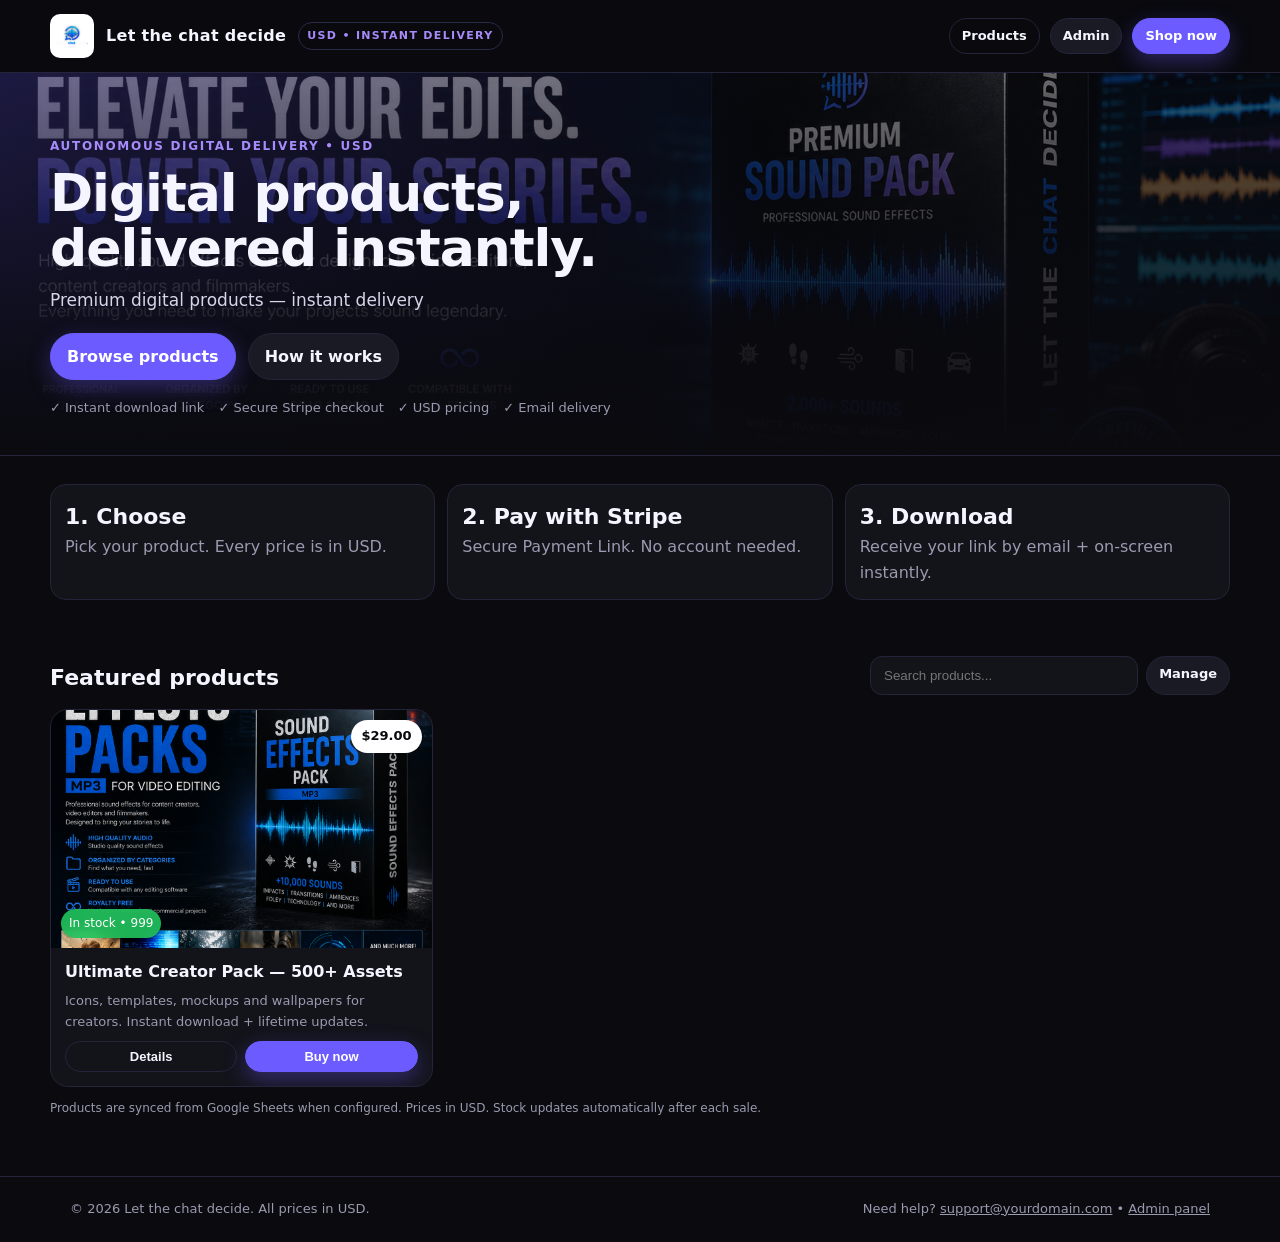
==== index.html @ 86102afd "Add files via upload" ====
<!doctype html>
<html lang="en">
<head>
<meta charset="utf-8"><meta name="viewport" content="width=device-width,initial-scale=1">
<title>Let the chat decide — Premium Digital Products</title>
<meta name="description" content="Premium digital products with instant delivery. Pay in USD, get your download link automatically.">
<link rel="icon" href="./logo.png">
<link rel="stylesheet" href="./css/style.css">
</head>
<body>
<header>
  <div class="container nav">
    <a class="brand" href="./"><img src="./logo.png" alt="Let the chat decide logo"><span id="storeName">Let the chat decide</span> <span class="badge">USD • Instant delivery</span></a>
    <nav class="navlinks">
      <a href="#products" class="btn btn-ghost btn-sm">Products</a>
      <a href="./admin.html" class="btn btn-sm">Admin</a>
      <a href="#products" class="btn btn-primary btn-sm">Shop now</a>
    </nav>
  </div>
</header>

<section class="hero">
  <div class="hero-media"><img src="./web-wallpaper.png" alt="Banner"></div>
  <div class="container hero-content">
    <div class="kicker">Autonomous digital delivery • USD</div>
    <h1>Digital products,<br>delivered instantly.</h1>
    <p id="storeTagline">Pay securely with Stripe. Get your download link automatically by email — no waiting, no manual steps.</p>
    <div class="hero-actions">
      <a href="#products" class="btn btn-primary">Browse products</a>
      <a href="#how" class="btn">How it works</a>
    </div>
    <div class="trust">
      <span>✓ Instant download link</span><span>✓ Secure Stripe checkout</span><span>✓ USD pricing</span><span>✓ Email delivery</span>
    </div>
  </div>
</section>

<section id="how" class="section container">
  <div style="display:grid;grid-template-columns:repeat(3,1fr);gap:12px">
    <div class="stat"><b>1. Choose</b><br><span class="muted">Pick your product. Every price is in USD.</span></div>
    <div class="stat"><b>2. Pay with Stripe</b><br><span class="muted">Secure Payment Link. No account needed.</span></div>
    <div class="stat"><b>3. Download</b><br><span class="muted">Receive your link by email + on-screen instantly.</span></div>
  </div>
</section>

<section id="products" class="section container">
  <div class="section-head">
    <h2>Featured products</h2>
    <div class="search"><input id="searchInput" class="input" placeholder="Search products..."><a href="./admin.html" class="btn btn-sm" title="Manage">Manage</a></div>
  </div>
  <div id="productGrid" class="grid"></div>
  <div id="downloadBox" style="display:none;margin-top:16px"></div>
  <p class="muted" style="margin-top:12px;font-size:12px">Products are synced from Google Sheets when configured. Prices in USD. Stock updates automatically after each sale.</p>
</section>

<footer class="footer"><div class="container" style="display:flex;justify-content:space-between;gap:12px;flex-wrap:wrap"><span>© 2026 Let the chat decide. All prices in USD.</span><span>Need help? <a href="mailto:support@yourdomain.com" style="text-decoration:underline">support@yourdomain.com</a> • <a href="./admin.html" style="text-decoration:underline">Admin panel</a></span></div></footer>

<div id="detailsModal" class="modal" role="dialog" aria-modal="true">
  <div class="modal-card">
    <img id="detailImage" src="./producto-ejemplo.png" alt="" style="width:100%;height:220px;object-fit:cover;border-radius:14px;border:1px solid var(--border)">
    <h3 id="detailTitle" style="margin-top:10px"></h3>
    <p id="detailDesc" class="muted"></p>
    <p style="margin-top:8px"><b id="detailPrice"></b> <span class="muted">USD • instant delivery</span></p>
    <div class="row" style="margin-top:12px"><button class="btn" onclick="closeDetails()">Close</button><button class="btn btn-primary" style="flex:1" onclick="closeDetails(); buy(pendingProduct.id)">Buy now</button></div>
  </div>
</div>

<div id="checkoutModal" class="modal" role="dialog" aria-modal="true">
  <div class="modal-card">
    <h3 id="checkoutTitle">Get instant download</h3>
    <p class="muted" style="font-size:13px">Price <b id="checkoutPrice"></b> USD. Enter your email to receive the download link.</p>
    <p id="stripeHint" class="notice" style="display:none;margin-top:10px">You opened the Stripe Payment Link. After paying there, enter the <b>same email</b> here to unlock your download + email copy.</p>
    <label class="muted" style="font-size:12px;margin-top:10px;display:block">Email for delivery</label>
    <input id="emailInput" class="input" type="email" placeholder="you@email.com" style="margin-top:6px">
    <div class="row" style="margin-top:12px"><button class="btn" onclick="closeCheckout()">Cancel</button><button class="btn btn-primary" style="flex:1" onclick="confirmPurchase()">Confirm & get download</button></div>
    <p class="muted" style="font-size:11px;margin-top:8px">Autonomous delivery: a unique tokenized link is generated and optionally emailed via Google Apps Script.</p>
  </div>
</div>

<div id="toast" class="toast"></div>
<script src="./js/config.js"></script>
<script src="./js/sheets.js"></script>
<script src="./js/app.js"></script>
</body>
</html>
---- css/style.css ----
:root{--bg:#0a0a0f;--card:#13131a;--card2:#1a1a24;--border:#24243a;--accent:#6c5cff;--accent2:#a78bfa;--text:#f5f5ff;--muted:#9a9ab0;--success:#22c55e;--danger:#ef4444;--radius:18px}
*{box-sizing:border-box;margin:0;padding:0}
body{font-family:Inter,system-ui,Segoe UI,Roboto,Helvetica,Arial,sans-serif;background:var(--bg);color:var(--text);line-height:1.6}
a{color:inherit;text-decoration:none}
.container{max-width:1180px;margin:0 auto;padding:0 20px}
header{position:sticky;top:0;z-index:40;background:rgba(10,10,15,.85);backdrop-filter:blur(12px);border-bottom:1px solid var(--border)}
.nav{display:flex;align-items:center;justify-content:space-between;padding:14px 0}
.brand{display:flex;align-items:center;gap:12px;font-weight:800;letter-spacing:.02em}
.brand img{width:44px;height:44px;object-fit:contain;border-radius:10px;background:#fff;padding:4px}
.badge{font-size:11px;letter-spacing:.12em;text-transform:uppercase;color:var(--accent2);border:1px solid #2a2a4a;padding:4px 8px;border-radius:999px}
.navlinks{display:flex;gap:10px;align-items:center}
.btn{appearance:none;border:1px solid var(--border);background:var(--card2);color:var(--text);padding:10px 16px;border-radius:999px;font-weight:600;cursor:pointer;transition:.2s}
.btn:hover{transform:translateY(-1px);border-color:#3a3a5c}
.btn-primary{background:var(--accent);border-color:var(--accent);color:#fff;box-shadow:0 8px 22px rgba(108,92,255,.35)}
.btn-primary:hover{background:#5b4af0}
.btn-ghost{background:transparent}
.btn-sm{padding:7px 12px;font-size:13px}
.hero{position:relative;overflow:hidden;border-bottom:1px solid var(--border)}
.hero-media{position:absolute;inset:0}
.hero-media img{width:100%;height:100%;object-fit:cover;opacity:.55}
.hero-media::after{content:"";position:absolute;inset:0;background:linear-gradient(180deg,rgba(10,10,15,.2),rgba(10,10,15,.88) 78%, var(--bg) 100%), linear-gradient(90deg, rgba(108,92,255,.28), transparent 60%)}
.hero-content{position:relative;padding:64px 0 36px}
.kicker{color:var(--accent2);font-weight:700;letter-spacing:.14em;font-size:12px;text-transform:uppercase}
.hero h1{font-size:clamp(28px,5vw,52px);line-height:1.05;margin:10px 0 12px;font-weight:900;letter-spacing:-.02em}
.hero p{color:#d6d6ea;max-width:640px;font-size:17px}
.hero-actions{display:flex;gap:12px;margin-top:18px;flex-wrap:wrap}
.trust{display:flex;gap:14px;margin-top:18px;flex-wrap:wrap;color:var(--muted);font-size:13px}
.trust span{display:flex;gap:6px;align-items:center}
.section{padding:28px 0}
.section-head{display:flex;align-items:end;justify-content:space-between;gap:16px;margin-bottom:14px}
.section-head h2{font-size:22px}
.search{flex:1;max-width:360px;display:flex;gap:8px}
.input, .select, .textarea{width:100%;background:var(--card);border:1px solid var(--border);color:var(--text);padding:11px 13px;border-radius:12px;outline:none}
.input:focus,.select:focus,.textarea:focus{border-color:var(--accent)}
.grid{display:grid;grid-template-columns:repeat(3,1fr);gap:16px}
@media(max-width:900px){.grid{grid-template-columns:repeat(2,1fr)}}
@media(max-width:600px){.grid{grid-template-columns:1fr}}
.card{background:var(--card);border:1px solid var(--border);border-radius:var(--radius);overflow:hidden;display:flex;flex-direction:column;transition:.2s}
.card:hover{border-color:#35355a;transform:translateY(-2px)}
.card-thumb{aspect-ratio:16/10;background:#0f0f16;overflow:hidden;position:relative}
.card-thumb img{width:100%;height:100%;object-fit:cover}
.price-badge{position:absolute;top:10px;right:10px;background:#fff;color:#0a0a0f;font-weight:800;padding:6px 10px;border-radius:999px;font-size:13px}
.stock{position:absolute;bottom:10px;left:10px;font-size:12px;padding:5px 8px;border-radius:999px;background:rgba(0,0,0,.6);backdrop-filter:blur(6px);border:1px solid rgba(255,255,255,.15)}
.stock.low{background:rgba(239,68,68,.9);color:#fff;border:none}
.stock.ok{background:rgba(34,197,94,.9);color:#fff;border:none}
.card-body{padding:14px;display:flex;flex-direction:column;gap:8px;flex:1}
.card-body h3{font-size:16px;line-height:1.3}
.card-body p{color:var(--muted);font-size:13px;min-height:38px}
.card-foot{display:flex;gap:8px;margin-top:auto}
.card-foot .btn{flex:1;justify-content:center;display:flex}
.muted{color:var(--muted)}
.footer{border-top:1px solid var(--border);padding:22px 0;color:var(--muted);font-size:13px;margin-top:30px}
.modal{position:fixed;inset:0;display:none;place-items:center;background:rgba(0,0,0,.6);backdrop-filter:blur(6px);z-index:60;padding:16px}
.modal.open{display:grid}
.modal-card{width:min(520px,100%);background:#12121a;border:1px solid var(--border);border-radius:20px;padding:18px}
.modal-card h3{margin-bottom:6px}
.row{display:flex;gap:10px}
.admin-wrap{max-width:1080px;margin:0 auto;padding:18px}
.tabs{display:flex;gap:8px;flex-wrap:wrap;margin:14px 0}
.tab{padding:8px 12px;border-radius:999px;border:1px solid var(--border);background:var(--card);cursor:pointer;font-weight:600}
.tab.active{background:var(--accent);border-color:var(--accent);color:#fff}
.panel{display:none}
.panel.active{display:block}
.table-wrap{overflow:auto;border:1px solid var(--border);border-radius:14px;background:var(--card)}
table{width:100%;border-collapse:collapse;min-width:720px}
th,td{padding:10px 12px;border-bottom:1px solid var(--border);text-align:left;font-size:13px}
th{color:var(--muted);font-weight:700;text-transform:uppercase;letter-spacing:.06em;font-size:11px}
.stat-grid{display:grid;grid-template-columns:repeat(4,1fr);gap:12px}
@media(max-width:800px){.stat-grid{grid-template-columns:repeat(2,1fr)}}
.stat{background:var(--card);border:1px solid var(--border);border-radius:16px;padding:14px}
.stat b{font-size:22px}
.toast{position:fixed;bottom:16px;right:16px;background:#1a1a24;border:1px solid var(--border);padding:12px 14px;border-radius:12px;display:none;z-index:70}
.toast.show{display:block}
.login-card{max-width:420px;margin:40px auto;background:var(--card);border:1px solid var(--border);border-radius:20px;padding:18px}
.notice{background:rgba(108,92,255,.12);border:1px solid rgba(108,92,255,.3);padding:10px 12px;border-radius:12px;font-size:13px;color:#d8d3ff}
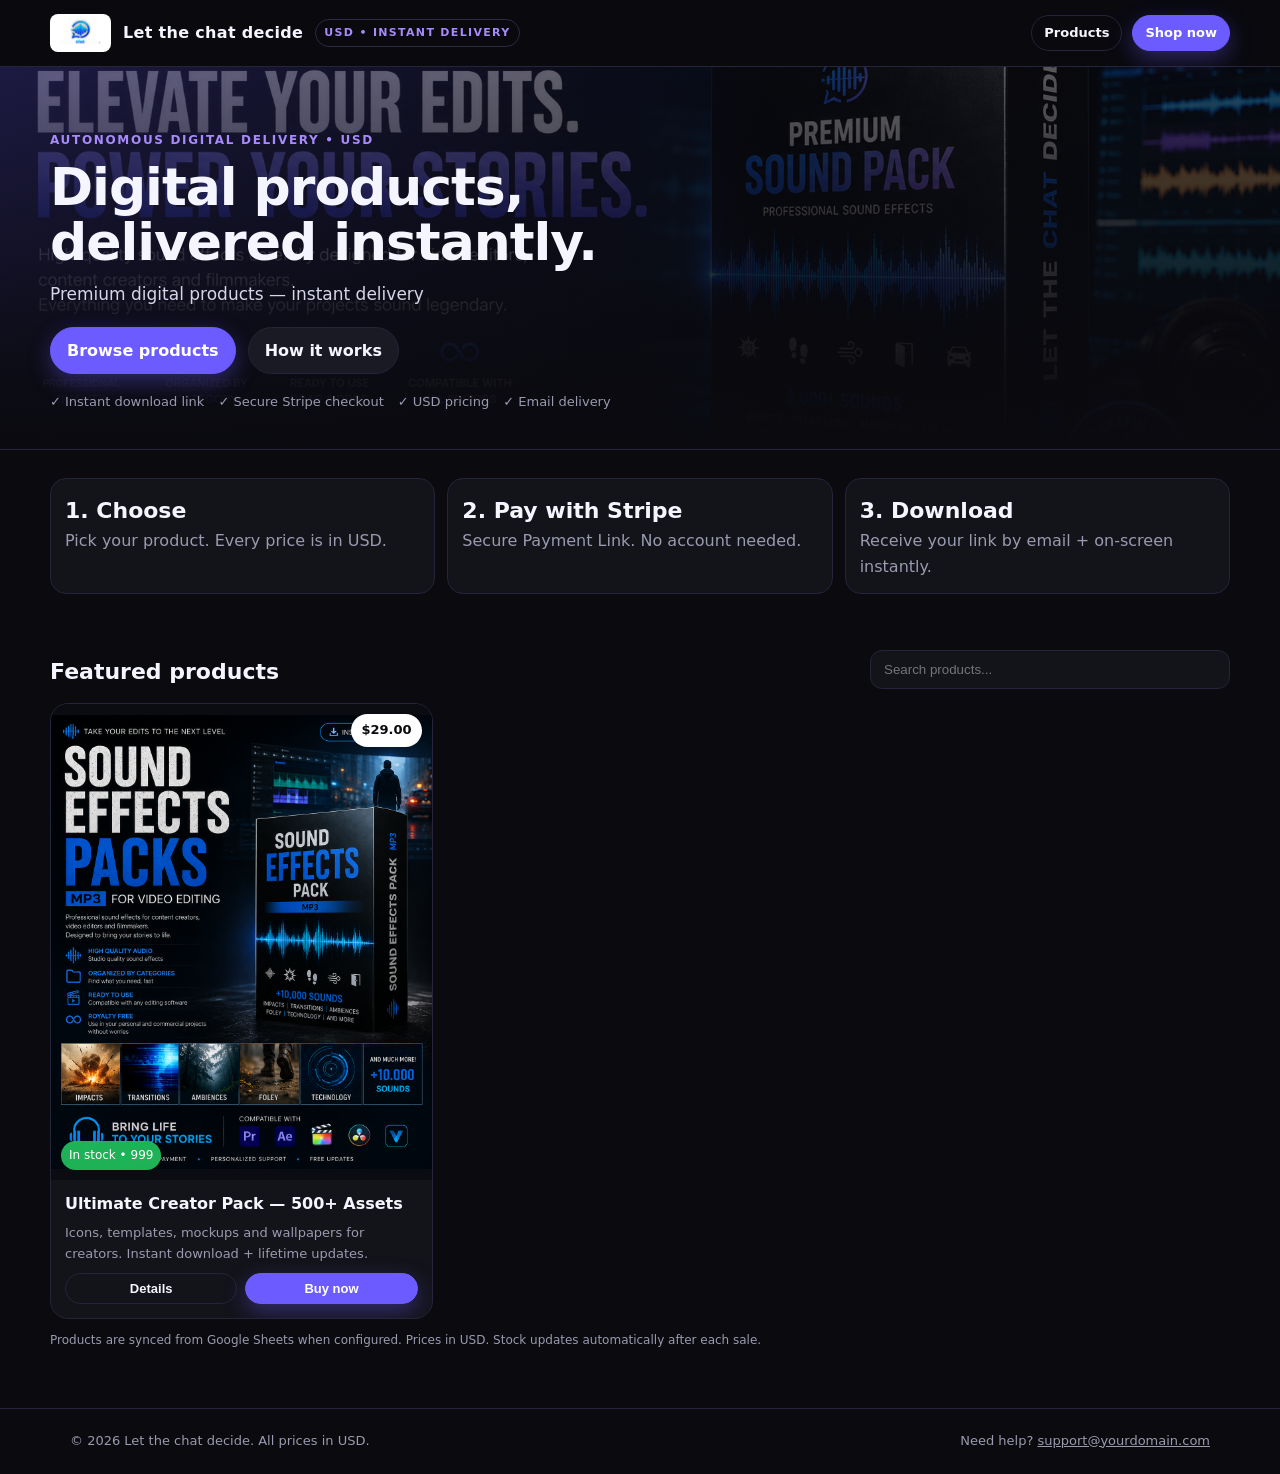
==== commit f623c3ae: "Add files via upload" ====
--- a/index.html
+++ b/index.html
@@ -13,7 +13,6 @@
     <a class="brand" href="./"><img src="./logo.png" alt="Let the chat decide logo"><span id="storeName">Let the chat decide</span> <span class="badge">USD • Instant delivery</span></a>
     <nav class="navlinks">
       <a href="#products" class="btn btn-ghost btn-sm">Products</a>
-      <a href="./admin.html" class="btn btn-sm">Admin</a>
       <a href="#products" class="btn btn-primary btn-sm">Shop now</a>
     </nav>
   </div>
@@ -46,18 +45,18 @@
 <section id="products" class="section container">
   <div class="section-head">
     <h2>Featured products</h2>
-    <div class="search"><input id="searchInput" class="input" placeholder="Search products..."><a href="./admin.html" class="btn btn-sm" title="Manage">Manage</a></div>
+    <div class="search"><input id="searchInput" class="input" placeholder="Search products..."></div>
   </div>
   <div id="productGrid" class="grid"></div>
   <div id="downloadBox" style="display:none;margin-top:16px"></div>
   <p class="muted" style="margin-top:12px;font-size:12px">Products are synced from Google Sheets when configured. Prices in USD. Stock updates automatically after each sale.</p>
 </section>
 
-<footer class="footer"><div class="container" style="display:flex;justify-content:space-between;gap:12px;flex-wrap:wrap"><span>© 2026 Let the chat decide. All prices in USD.</span><span>Need help? <a href="mailto:support@yourdomain.com" style="text-decoration:underline">support@yourdomain.com</a> • <a href="./admin.html" style="text-decoration:underline">Admin panel</a></span></div></footer>
+<footer class="footer"><div class="container" style="display:flex;justify-content:space-between;gap:12px;flex-wrap:wrap"><span>© 2026 Let the chat decide. All prices in USD.</span><span>Need help? <a href="mailto:support@yourdomain.com" style="text-decoration:underline">support@yourdomain.com</a></span></div></footer>
 
 <div id="detailsModal" class="modal" role="dialog" aria-modal="true">
   <div class="modal-card">
-    <img id="detailImage" src="./producto-ejemplo.png" alt="" style="width:100%;height:220px;object-fit:cover;border-radius:14px;border:1px solid var(--border)">
+    <img id="detailImage" src="./producto-ejemplo.png" alt="" style="width:100%;height:auto;max-height:420px;object-fit:contain;background:#0b0b12;border-radius:14px;border:1px solid var(--border)">
     <h3 id="detailTitle" style="margin-top:10px"></h3>
     <p id="detailDesc" class="muted"></p>
     <p style="margin-top:8px"><b id="detailPrice"></b> <span class="muted">USD • instant delivery</span></p>
--- a/css/style.css
+++ b/css/style.css
@@ -6,7 +6,7 @@
 header{position:sticky;top:0;z-index:40;background:rgba(10,10,15,.85);backdrop-filter:blur(12px);border-bottom:1px solid var(--border)}
 .nav{display:flex;align-items:center;justify-content:space-between;padding:14px 0}
 .brand{display:flex;align-items:center;gap:12px;font-weight:800;letter-spacing:.02em}
-.brand img{width:44px;height:44px;object-fit:contain;border-radius:10px;background:#fff;padding:4px}
+.brand img{height:38px;width:auto;max-width:190px;object-fit:contain;border-radius:8px;background:#fff;padding:4px 8px;display:block}
 .badge{font-size:11px;letter-spacing:.12em;text-transform:uppercase;color:var(--accent2);border:1px solid #2a2a4a;padding:4px 8px;border-radius:999px}
 .navlinks{display:flex;gap:10px;align-items:center}
 .btn{appearance:none;border:1px solid var(--border);background:var(--card2);color:var(--text);padding:10px 16px;border-radius:999px;font-weight:600;cursor:pointer;transition:.2s}
@@ -17,7 +17,7 @@
 .btn-sm{padding:7px 12px;font-size:13px}
 .hero{position:relative;overflow:hidden;border-bottom:1px solid var(--border)}
 .hero-media{position:absolute;inset:0}
-.hero-media img{width:100%;height:100%;object-fit:cover;opacity:.55}
+.hero-media img{width:100%;height:100%;object-fit:cover;object-position:center;opacity:.45}
 .hero-media::after{content:"";position:absolute;inset:0;background:linear-gradient(180deg,rgba(10,10,15,.2),rgba(10,10,15,.88) 78%, var(--bg) 100%), linear-gradient(90deg, rgba(108,92,255,.28), transparent 60%)}
 .hero-content{position:relative;padding:64px 0 36px}
 .kicker{color:var(--accent2);font-weight:700;letter-spacing:.14em;font-size:12px;text-transform:uppercase}
@@ -37,8 +37,8 @@
 @media(max-width:600px){.grid{grid-template-columns:1fr}}
 .card{background:var(--card);border:1px solid var(--border);border-radius:var(--radius);overflow:hidden;display:flex;flex-direction:column;transition:.2s}
 .card:hover{border-color:#35355a;transform:translateY(-2px)}
-.card-thumb{aspect-ratio:16/10;background:#0f0f16;overflow:hidden;position:relative}
-.card-thumb img{width:100%;height:100%;object-fit:cover}
+.card-thumb{aspect-ratio:4/5;background:#0b0b12;overflow:hidden;position:relative;display:flex;align-items:center;justify-content:center;padding:0}
+.card-thumb img{width:100%;height:100%;object-fit:contain;object-position:center;background:#0b0b12}
 .price-badge{position:absolute;top:10px;right:10px;background:#fff;color:#0a0a0f;font-weight:800;padding:6px 10px;border-radius:999px;font-size:13px}
 .stock{position:absolute;bottom:10px;left:10px;font-size:12px;padding:5px 8px;border-radius:999px;background:rgba(0,0,0,.6);backdrop-filter:blur(6px);border:1px solid rgba(255,255,255,.15)}
 .stock.low{background:rgba(239,68,68,.9);color:#fff;border:none}
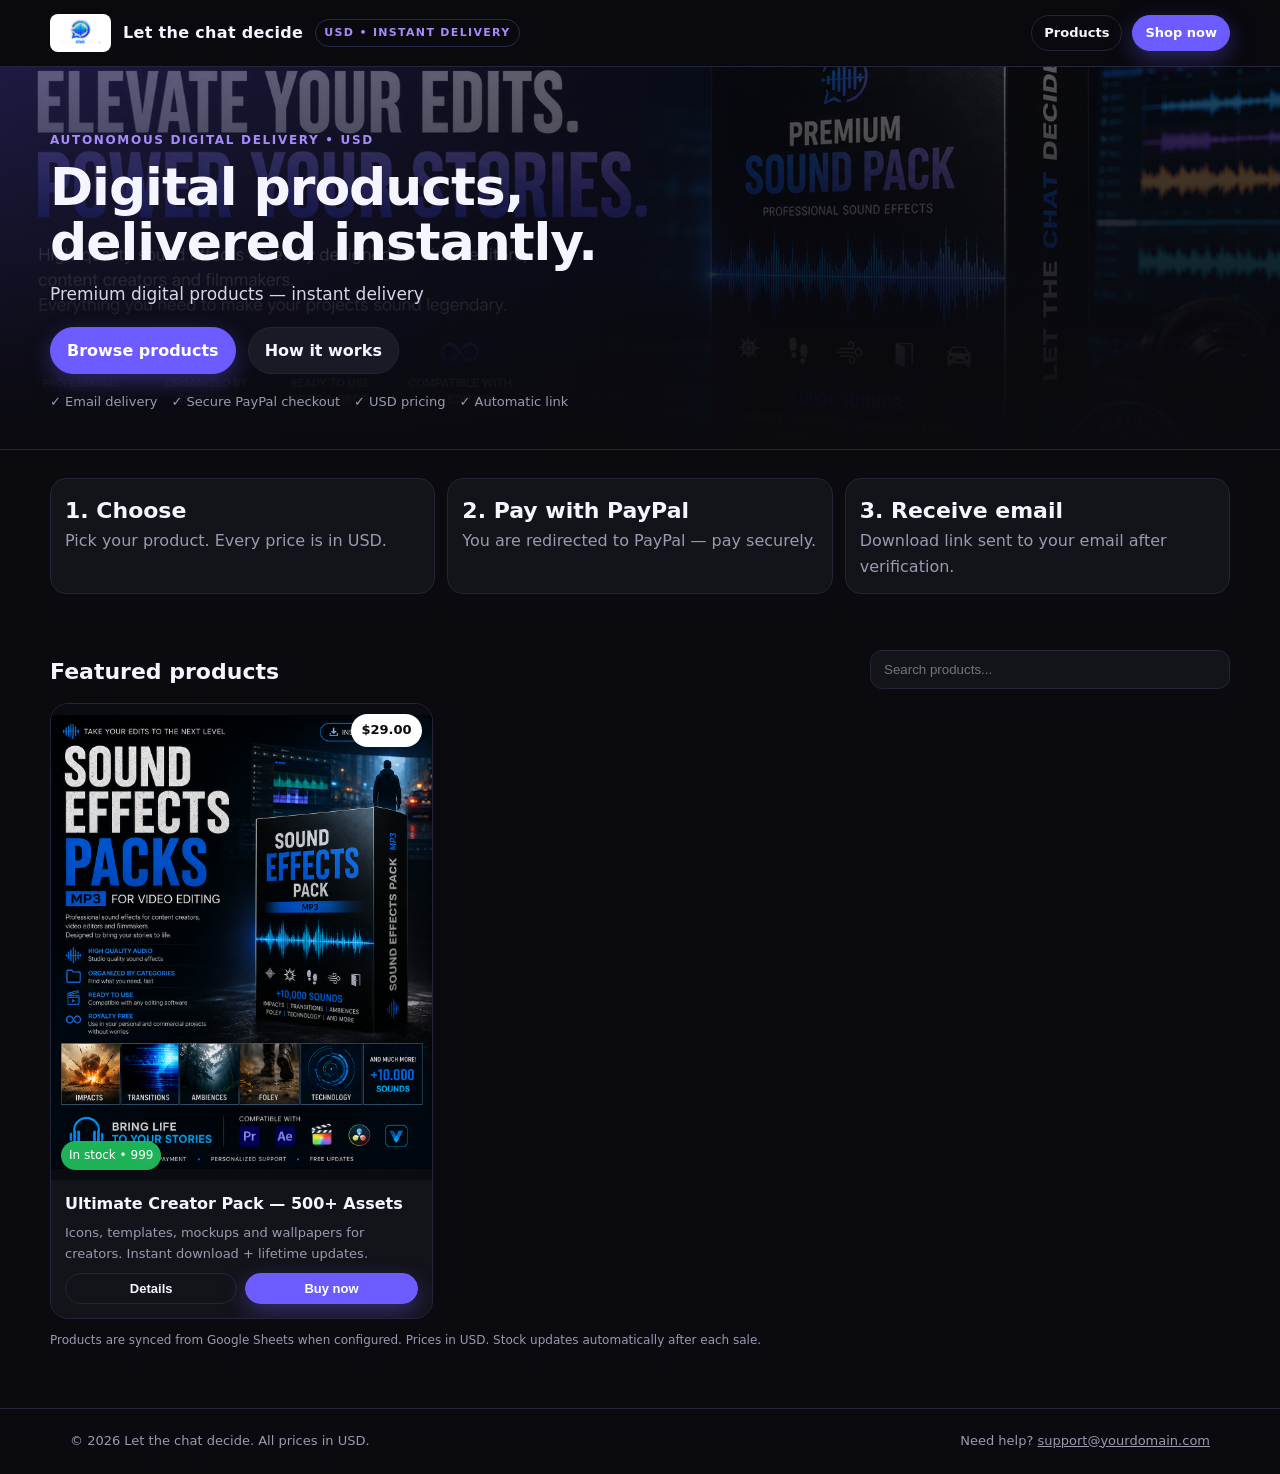
==== commit 8d45374e: "Add files via upload" ====
--- a/index.html
+++ b/index.html
@@ -23,13 +23,13 @@
   <div class="container hero-content">
     <div class="kicker">Autonomous digital delivery • USD</div>
     <h1>Digital products,<br>delivered instantly.</h1>
-    <p id="storeTagline">Pay securely with Stripe. Get your download link automatically by email — no waiting, no manual steps.</p>
+    <p id="storeTagline">Pay securely with PayPal. Your download link will be sent automatically by email after payment.</p>
     <div class="hero-actions">
       <a href="#products" class="btn btn-primary">Browse products</a>
       <a href="#how" class="btn">How it works</a>
     </div>
     <div class="trust">
-      <span>✓ Instant download link</span><span>✓ Secure Stripe checkout</span><span>✓ USD pricing</span><span>✓ Email delivery</span>
+      <span>✓ Email delivery</span><span>✓ Secure PayPal checkout</span><span>✓ USD pricing</span><span>✓ Automatic link</span>
     </div>
   </div>
 </section>
@@ -37,8 +37,8 @@
 <section id="how" class="section container">
   <div style="display:grid;grid-template-columns:repeat(3,1fr);gap:12px">
     <div class="stat"><b>1. Choose</b><br><span class="muted">Pick your product. Every price is in USD.</span></div>
-    <div class="stat"><b>2. Pay with Stripe</b><br><span class="muted">Secure Payment Link. No account needed.</span></div>
-    <div class="stat"><b>3. Download</b><br><span class="muted">Receive your link by email + on-screen instantly.</span></div>
+    <div class="stat"><b>2. Pay with PayPal</b><br><span class="muted">You are redirected to PayPal — pay securely.</span></div>
+    <div class="stat"><b>3. Receive email</b><br><span class="muted">Download link sent to your email after verification.</span></div>
   </div>
 </section>
 
@@ -66,13 +66,13 @@
 
 <div id="checkoutModal" class="modal" role="dialog" aria-modal="true">
   <div class="modal-card">
-    <h3 id="checkoutTitle">Get instant download</h3>
-    <p class="muted" style="font-size:13px">Price <b id="checkoutPrice"></b> USD. Enter your email to receive the download link.</p>
-    <p id="stripeHint" class="notice" style="display:none;margin-top:10px">You opened the Stripe Payment Link. After paying there, enter the <b>same email</b> here to unlock your download + email copy.</p>
+    <h3 id="checkoutTitle">Complete your purchase</h3>
+    <p class="muted" style="font-size:13px">Price <b id="checkoutPrice"></b> USD. Enter your email — after PayPal payment your link will be sent there.</p>
+    <div class="notice" style="margin-top:10px">You will be redirected to PayPal. Use the <b>same email</b> on PayPal so we can match and email you the download automatically.</div>
     <label class="muted" style="font-size:12px;margin-top:10px;display:block">Email for delivery</label>
     <input id="emailInput" class="input" type="email" placeholder="you@email.com" style="margin-top:6px">
-    <div class="row" style="margin-top:12px"><button class="btn" onclick="closeCheckout()">Cancel</button><button class="btn btn-primary" style="flex:1" onclick="confirmPurchase()">Confirm & get download</button></div>
-    <p class="muted" style="font-size:11px;margin-top:8px">Autonomous delivery: a unique tokenized link is generated and optionally emailed via Google Apps Script.</p>
+    <div class="row" style="margin-top:12px"><button class="btn" onclick="closeCheckout()">Cancel</button><button class="btn btn-primary" style="flex:1" onclick="confirmPurchase()">Continue to PayPal</button></div>
+    <p class="muted" style="font-size:11px;margin-top:8px">Files are delivered by email only — no download is shown on screen until payment is verified via PayPal IPN.</p>
   </div>
 </div>
 
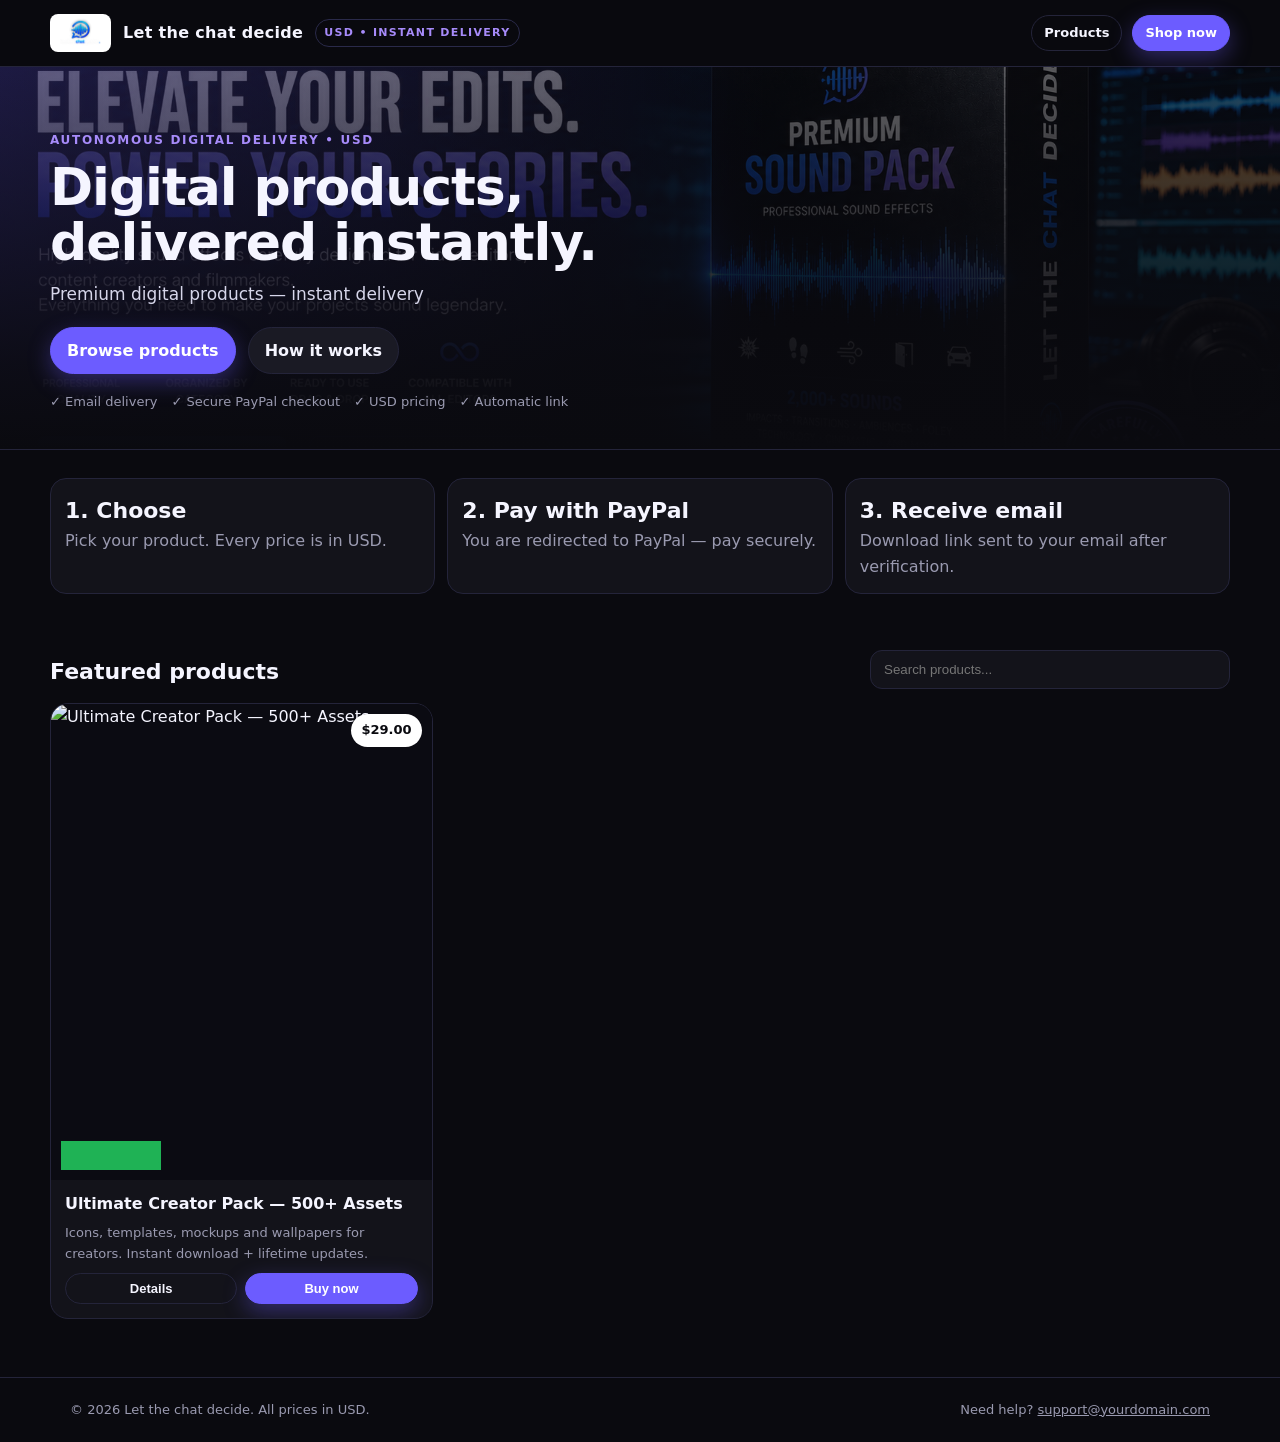
==== commit 387ef483: "Add files via upload" ====
--- a/index.html
+++ b/index.html
@@ -49,7 +49,6 @@
   </div>
   <div id="productGrid" class="grid"></div>
   <div id="downloadBox" style="display:none;margin-top:16px"></div>
-  <p class="muted" style="margin-top:12px;font-size:12px">Products are synced from Google Sheets when configured. Prices in USD. Stock updates automatically after each sale.</p>
 </section>
 
 <footer class="footer"><div class="container" style="display:flex;justify-content:space-between;gap:12px;flex-wrap:wrap"><span>© 2026 Let the chat decide. All prices in USD.</span><span>Need help? <a href="mailto:support@yourdomain.com" style="text-decoration:underline">support@yourdomain.com</a></span></div></footer>
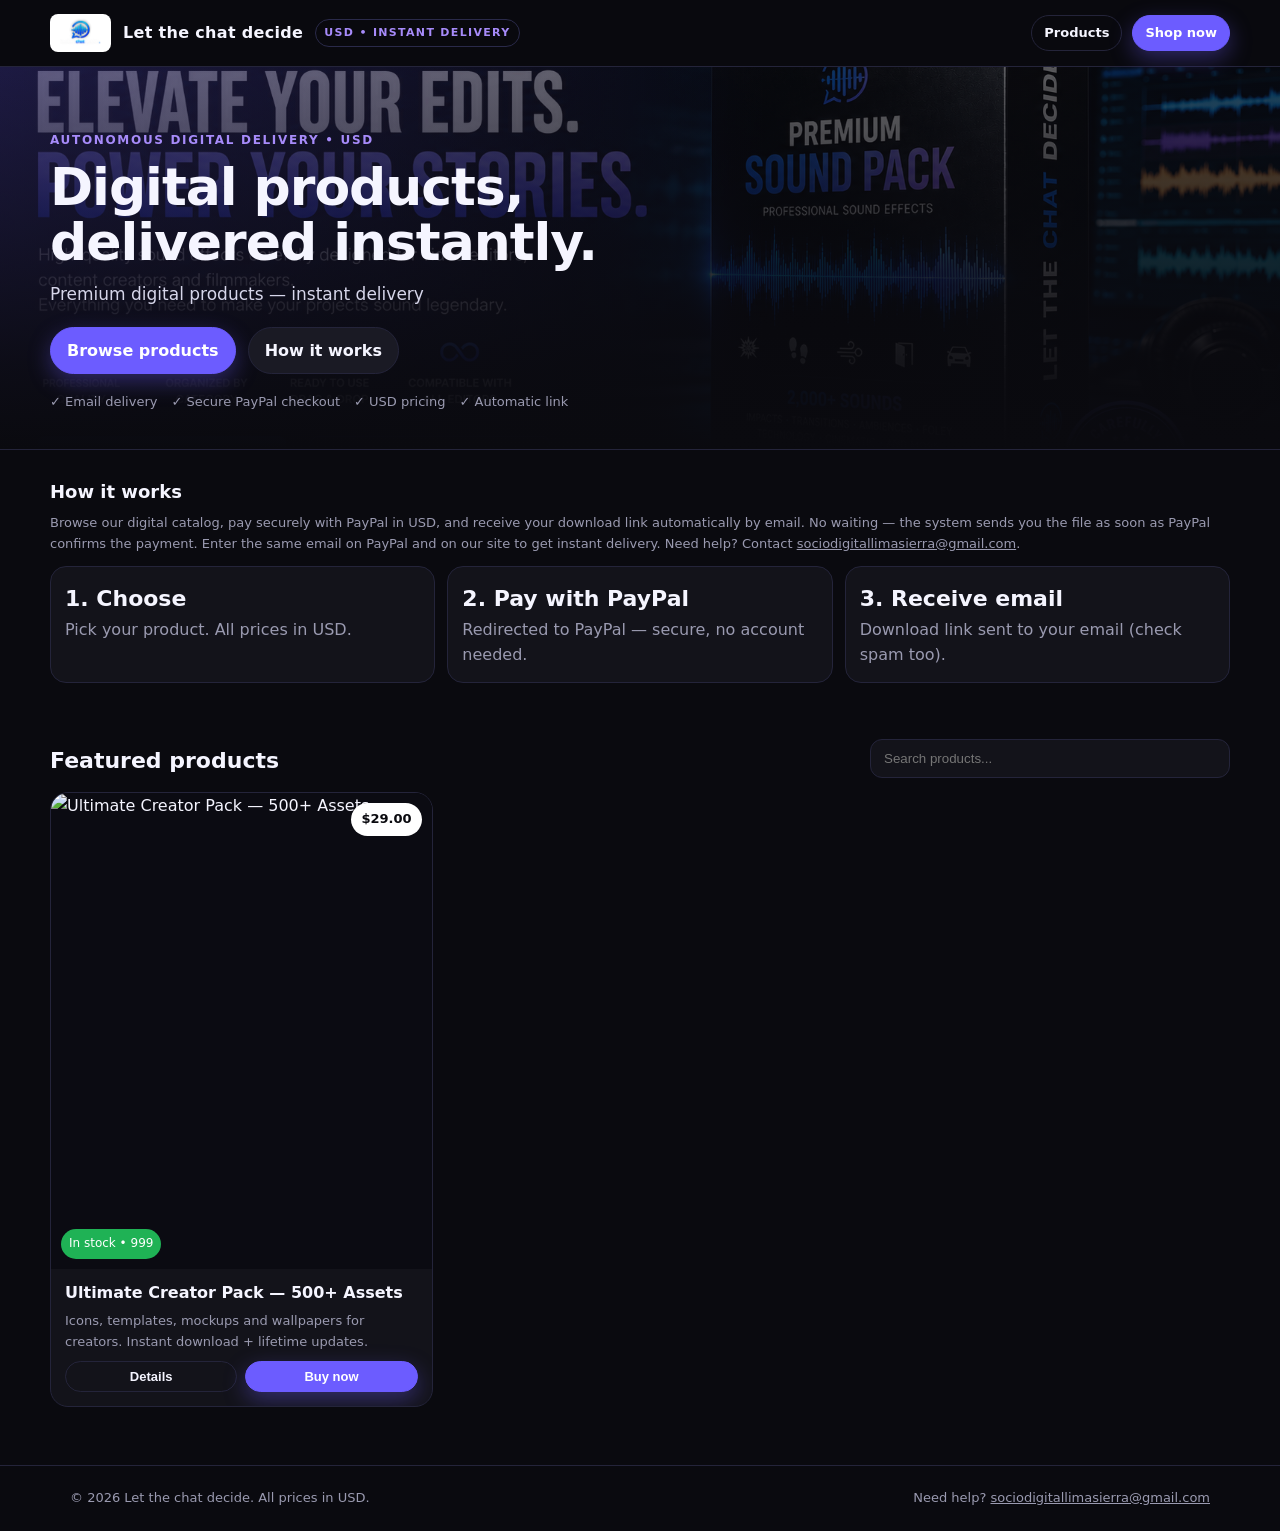
==== commit 07826a40: "Add files via upload" ====
--- a/index.html
+++ b/index.html
@@ -35,10 +35,12 @@
 </section>
 
 <section id="how" class="section container">
+  <h2 style="font-size:18px;margin-bottom:6px">How it works</h2>
+  <p class="muted" style="font-size:13px;margin-bottom:12px">Browse our digital catalog, pay securely with PayPal in USD, and receive your download link automatically by email. No waiting — the system sends you the file as soon as PayPal confirms the payment. Enter the same email on PayPal and on our site to get instant delivery. Need help? Contact <a href="mailto:sociodigitallimasierra@gmail.com" style="text-decoration:underline">sociodigitallimasierra@gmail.com</a>.</p>
   <div style="display:grid;grid-template-columns:repeat(3,1fr);gap:12px">
-    <div class="stat"><b>1. Choose</b><br><span class="muted">Pick your product. Every price is in USD.</span></div>
-    <div class="stat"><b>2. Pay with PayPal</b><br><span class="muted">You are redirected to PayPal — pay securely.</span></div>
-    <div class="stat"><b>3. Receive email</b><br><span class="muted">Download link sent to your email after verification.</span></div>
+    <div class="stat"><b>1. Choose</b><br><span class="muted">Pick your product. All prices in USD.</span></div>
+    <div class="stat"><b>2. Pay with PayPal</b><br><span class="muted">Redirected to PayPal — secure, no account needed.</span></div>
+    <div class="stat"><b>3. Receive email</b><br><span class="muted">Download link sent to your email (check spam too).</span></div>
   </div>
 </section>
 
@@ -51,7 +53,7 @@
   <div id="downloadBox" style="display:none;margin-top:16px"></div>
 </section>
 
-<footer class="footer"><div class="container" style="display:flex;justify-content:space-between;gap:12px;flex-wrap:wrap"><span>© 2026 Let the chat decide. All prices in USD.</span><span>Need help? <a href="mailto:support@yourdomain.com" style="text-decoration:underline">support@yourdomain.com</a></span></div></footer>
+<footer class="footer"><div class="container" style="display:flex;justify-content:space-between;gap:12px;flex-wrap:wrap"><span>© 2026 Let the chat decide. All prices in USD.</span><span>Need help? <a href="mailto:sociodigitallimasierra@gmail.com" style="text-decoration:underline">sociodigitallimasierra@gmail.com</a></span></div></footer>
 
 <div id="detailsModal" class="modal" role="dialog" aria-modal="true">
   <div class="modal-card">
--- a/css/style.css
+++ b/css/style.css
@@ -26,6 +26,8 @@
 .hero-actions{display:flex;gap:12px;margin-top:18px;flex-wrap:wrap}
 .trust{display:flex;gap:14px;margin-top:18px;flex-wrap:wrap;color:var(--muted);font-size:13px}
 .trust span{display:flex;gap:6px;align-items:center}
+html{scroll-behavior:smooth}
+#how{scroll-margin-top:80px}
 .section{padding:28px 0}
 .section-head{display:flex;align-items:end;justify-content:space-between;gap:16px;margin-bottom:14px}
 .section-head h2{font-size:22px}
